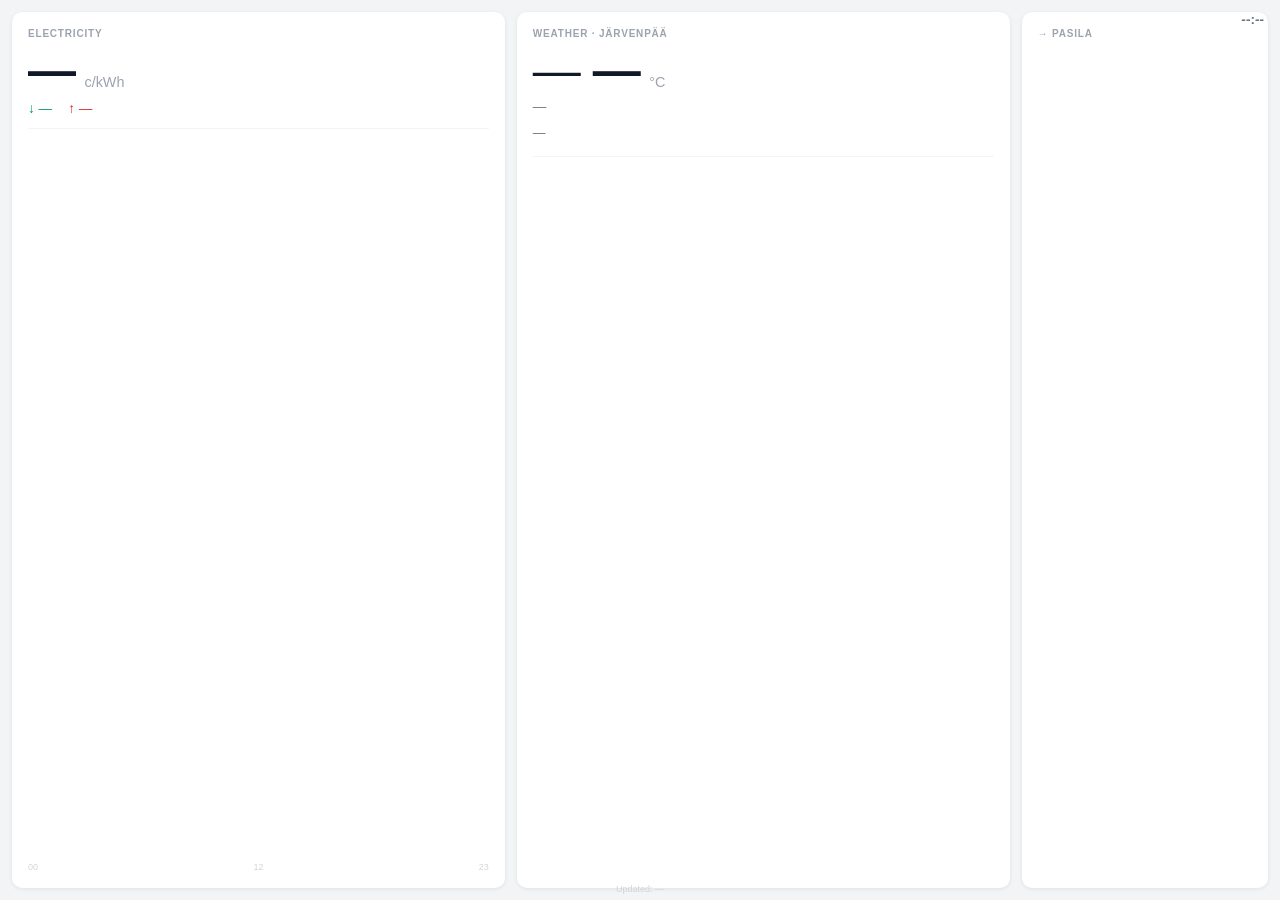
==== index.html @ 79bb4216 "feat: project skeleton with 3-column layout" ====
<!DOCTYPE html>
<html lang="fi">
<head>
  <meta charset="UTF-8">
  <meta name="viewport" content="width=device-width, initial-scale=1.0">
  <title>Home Dashboard</title>
  <link rel="stylesheet" href="style.css">
</head>
<body>

<div id="clock">--:--</div>

<div id="app">

  <!-- Electricity -->
  <div class="panel" id="electricity-panel">
    <div class="panel-label">Electricity</div>
    <div>
      <span class="big-number" id="el-price">&#x2014;</span>
      <span class="unit">c/kWh</span>
    </div>
    <div class="hi-lo">
      <span class="lo">&#x2193; <span id="el-lo">&#x2014;</span></span>
      <span class="hi">&#x2191; <span id="el-hi">&#x2014;</span></span>
    </div>
    <hr class="divider">
    <div id="chart"></div>
    <div class="chart-labels"><span>00</span><span>12</span><span>23</span></div>
  </div>

  <!-- Weather -->
  <div class="panel" id="weather-panel">
    <div class="panel-label">Weather &#xB7; J&#xe4;rvenp&#xe4;&#xe4;</div>
    <div class="weather-current">
      <div class="weather-emoji" id="w-emoji">&#x2014;</div>
      <div>
        <span class="big-number" id="w-temp">&#x2014;</span>
        <span class="unit">&#xB0;C</span>
      </div>
    </div>
    <div id="w-condition" style="font-size:0.85rem; color:#6b7280; margin-top:4px;">&#x2014;</div>
    <div class="weather-details" id="w-details">&#x2014;</div>
    <hr class="divider">
    <div id="w-forecast"></div>
  </div>

  <!-- Trains -->
  <div class="panel" id="trains-panel">
    <div class="panel-label">&#x2192; Pasila</div>
    <div id="trains-list"></div>
  </div>

</div>

<div id="footer">Updated: <span id="last-updated">&#x2014;</span></div>

<script type="module" src="app.js"></script>
</body>
</html>
---- style.css ----
*, *::before, *::after { box-sizing: border-box; margin: 0; padding: 0; }

body {
  font-family: -apple-system, BlinkMacSystemFont, 'Segoe UI', sans-serif;
  background: #f3f4f6;
  color: #111827;
  height: 100vh;
  overflow: hidden;
}

#app {
  display: grid;
  grid-template-columns: 40fr 40fr 20fr;
  gap: 12px;
  padding: 12px;
  height: 100vh;
}

.panel {
  background: #ffffff;
  border-radius: 10px;
  box-shadow: 0 1px 4px rgba(0, 0, 0, 0.08);
  padding: 16px;
  display: flex;
  flex-direction: column;
  overflow: hidden;
}

.panel-label {
  font-size: 10px;
  font-weight: 600;
  color: #9ca3af;
  text-transform: uppercase;
  letter-spacing: 0.08em;
  margin-bottom: 8px;
}

.big-number {
  font-size: 3rem;
  font-weight: 700;
  line-height: 1;
  color: #111827;
}

.unit {
  font-size: 0.9rem;
  color: #9ca3af;
  margin-left: 4px;
}

.hi-lo {
  display: flex;
  gap: 16px;
  margin-top: 6px;
  font-size: 0.85rem;
}

.hi { color: #dc2626; }
.lo { color: #059669; }

.divider {
  border: none;
  border-top: 1px solid #f3f4f6;
  margin: 12px 0;
}

.dash { color: #9ca3af; }

/* Chart */
#chart {
  display: flex;
  align-items: flex-end;
  gap: 2px;
  flex: 1;
  min-height: 0;
}

.bar {
  flex: 1;
  border-radius: 2px 2px 0 0;
  min-height: 2px;
}

.bar.current {
  outline: 2px solid #1d4ed8;
  outline-offset: 1px;
}

.bar.price-low  { background: #bfdbfe; }
.bar.price-mid  { background: #93c5fd; }
.bar.price-high { background: #f87171; }

.chart-labels {
  display: flex;
  justify-content: space-between;
  font-size: 9px;
  color: #d1d5db;
  margin-top: 2px;
}

/* Weather */
.weather-current {
  display: flex;
  align-items: center;
  gap: 12px;
}

.weather-emoji {
  font-size: 3rem;
  line-height: 1;
}

.weather-details {
  font-size: 0.8rem;
  color: #6b7280;
  line-height: 1.7;
  margin-top: 8px;
}

.forecast-row {
  display: flex;
  justify-content: space-between;
  align-items: center;
  font-size: 0.82rem;
  padding: 4px 0;
}

.forecast-day  { color: #6b7280; }
.forecast-temp { font-weight: 600; }

/* Trains */
.train-row {
  display: flex;
  flex-direction: column;
  padding: 10px 0;
  border-bottom: 1px solid #f3f4f6;
}

.train-row:last-child { border-bottom: none; }

.train-time {
  font-size: 1.4rem;
  font-weight: 700;
  line-height: 1;
}

.train-status {
  font-size: 0.75rem;
  margin-top: 3px;
}

.status-ok    { color: #059669; }
.status-delay { color: #d97706; }
.status-late  { color: #dc2626; }

/* Footer + clock */
#footer {
  position: fixed;
  bottom: 6px;
  left: 0;
  right: 0;
  text-align: center;
  font-size: 9px;
  color: #d1d5db;
}

#clock {
  position: fixed;
  top: 12px;
  right: 16px;
  font-size: 0.85rem;
  font-weight: 600;
  color: #6b7280;
}
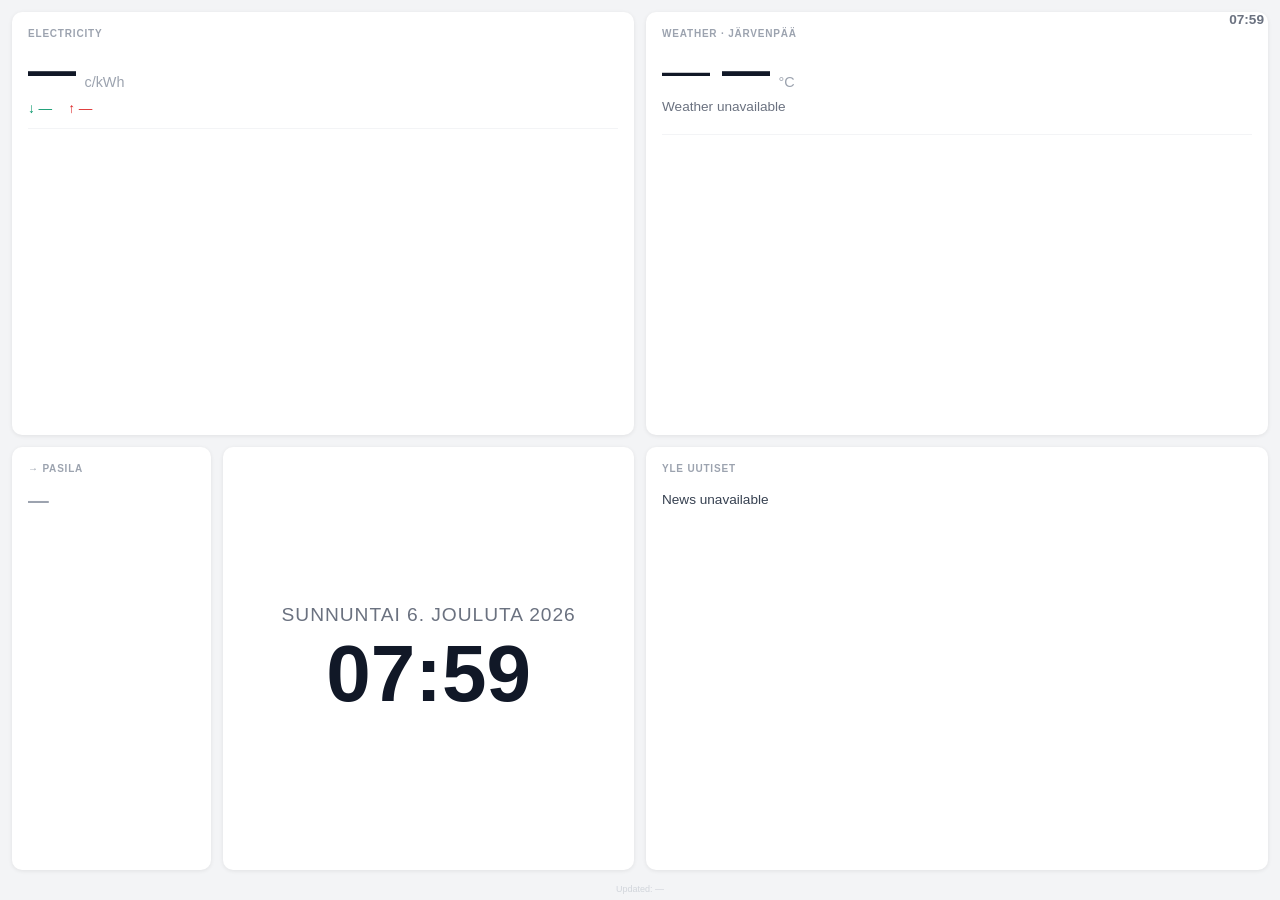
==== commit 6e333615: "Add news and time, reshape the design" ====
--- a/index.html
+++ b/index.html
@@ -14,7 +14,7 @@
 
   <!-- Electricity -->
   <div class="panel" id="electricity-panel">
-    <div class="panel-label">Electricity</div>
+    <div class="panel-label">Electricity <span id="el-date"></span></div>
     <div>
       <span class="big-number" id="el-price">&#x2014;</span>
       <span class="unit">c/kWh</span>
@@ -24,8 +24,25 @@
       <span class="hi">&#x2191; <span id="el-hi">&#x2014;</span></span>
     </div>
     <hr class="divider">
-    <div id="chart"></div>
-    <div class="chart-labels"><span>00</span><span>12</span><span>23</span></div>
+    <div class="chart-container">
+      <div class="y-axis">
+        <span id="y-1"></span>
+        <span id="y-2"></span>
+        <span id="y-3"></span>
+        <span id="y-4"></span>
+        <span id="y-5"></span>
+      </div>
+      <div class="chart-wrapper">
+        <div id="chart"></div>
+        <div class="x-axis">
+          <span id="x-1"></span>
+          <span id="x-2"></span>
+          <span id="x-3"></span>
+          <span id="x-4"></span>
+          <span id="x-5"></span>
+        </div>
+      </div>
+    </div>
   </div>
 
   <!-- Weather -->
@@ -50,10 +67,24 @@
     <div id="trains-list"></div>
   </div>
 
+  <!-- Date/Time -->
+  <div class="panel" id="datetime-panel">
+    <div id="current-date">&#x2014;</div>
+    <div id="current-time">&#x2014;</div>
+  </div>
+
+  <!-- News -->
+  <div class="panel" id="news-panel">
+    <div class="panel-label">Yle Uutiset</div>
+    <div id="news-list">
+      <div class="news-item">Loading news...</div>
+    </div>
+  </div>
+
 </div>
 
 <div id="footer">Updated: <span id="last-updated">&#x2014;</span></div>
 
-<script type="module" src="app.js"></script>
+<script src="app-compat.js?v=10"></script>
 </body>
 </html>
--- a/style.css
+++ b/style.css
@@ -10,10 +10,49 @@
 
 #app {
   display: grid;
-  grid-template-columns: 40fr 40fr 20fr;
+  grid-template-columns: 1fr 1fr 1fr 1fr 1fr 1fr;
+  grid-template-rows: 1fr 1fr;
   gap: 12px;
   padding: 12px;
+  padding-bottom: 30px;
   height: 100vh;
+}
+
+/* Top row - electricity takes 3 cols, weather takes 3 cols */
+#electricity-panel {
+  grid-column: 1 / 4;
+  grid-row: 1;
+}
+
+#weather-panel {
+  grid-column: 4 / 7;
+  grid-row: 1;
+}
+
+/* Bottom row - trains (1/6), datetime (2/6), news (3/6) */
+#trains-panel {
+  grid-column: 1;
+  grid-row: 2;
+  display: flex;
+  flex-direction: column;
+}
+
+#datetime-panel {
+  grid-column: 2 / 4;
+  grid-row: 2;
+  display: flex;
+  flex-direction: column;
+  justify-content: center;
+  align-items: center;
+  text-align: center;
+}
+
+#news-panel {
+  grid-column: 4 / 7;
+  grid-row: 2;
+  display: flex;
+  flex-direction: column;
+  overflow: hidden;
 }
 
 .panel {
@@ -66,7 +105,32 @@
 
 .dash { color: #9ca3af; }
 
-/* Chart */
+/* Chart with Axes */
+.chart-container {
+  display: flex;
+  flex: 1;
+  min-height: 0;
+  gap: 8px;
+}
+
+.y-axis {
+  display: flex;
+  flex-direction: column;
+  justify-content: space-between;
+  align-items: flex-end;
+  font-size: 10px;
+  color: #9ca3af;
+  padding: 4px 0;
+  min-width: 28px;
+}
+
+.chart-wrapper {
+  flex: 1;
+  display: flex;
+  flex-direction: column;
+  min-height: 0;
+}
+
 #chart {
   display: flex;
   align-items: flex-end;
@@ -90,12 +154,13 @@
 .bar.price-mid  { background: #93c5fd; }
 .bar.price-high { background: #f87171; }
 
-.chart-labels {
+.x-axis {
   display: flex;
   justify-content: space-between;
-  font-size: 9px;
-  color: #d1d5db;
-  margin-top: 2px;
+  font-size: 10px;
+  color: #9ca3af;
+  margin-top: 4px;
+  padding: 0 2px;
 }
 
 /* Weather */
@@ -128,32 +193,87 @@
 .forecast-day  { color: #6b7280; }
 .forecast-temp { font-weight: 600; }
 
+/* Date/Time Panel */
+#datetime-panel #current-date {
+  font-size: 1.2rem;
+  color: #6b7280;
+  text-transform: uppercase;
+  letter-spacing: 0.05em;
+  margin-bottom: 8px;
+}
+
+#datetime-panel #current-time {
+  font-size: 5rem;
+  font-weight: 700;
+  color: #111827;
+  line-height: 1;
+  font-variant-numeric: tabular-nums;
+}
+
 /* Trains */
 .train-row {
   display: flex;
   flex-direction: column;
-  padding: 10px 0;
+  padding: 8px 0;
   border-bottom: 1px solid #f3f4f6;
 }
 
 .train-row:last-child { border-bottom: none; }
 
 .train-time {
-  font-size: 1.4rem;
+  font-size: 1.3rem;
   font-weight: 700;
   line-height: 1;
 }
 
 .train-status {
   font-size: 0.75rem;
-  margin-top: 3px;
+  margin-top: 2px;
 }
 
 .status-ok    { color: #059669; }
 .status-delay { color: #d97706; }
 .status-late  { color: #dc2626; }
 
-/* Footer + clock */
+/* News Panel */
+#news-list {
+  flex: 1;
+  overflow-y: auto;
+  padding-right: 4px;
+}
+
+.news-item {
+  padding: 8px 0;
+  border-bottom: 1px solid #f3f4f6;
+  font-size: 0.85rem;
+  line-height: 1.4;
+  color: #374151;
+}
+
+.news-item:last-child {
+  border-bottom: none;
+}
+
+.news-item:hover {
+  color: #00b4c4;
+}
+
+/* Scrollbar styling for news list */
+#news-list::-webkit-scrollbar {
+  width: 4px;
+}
+
+#news-list::-webkit-scrollbar-track {
+  background: #f3f4f6;
+  border-radius: 2px;
+}
+
+#news-list::-webkit-scrollbar-thumb {
+  background: #d1d5db;
+  border-radius: 2px;
+}
+
+/* Footer */
 #footer {
   position: fixed;
   bottom: 6px;
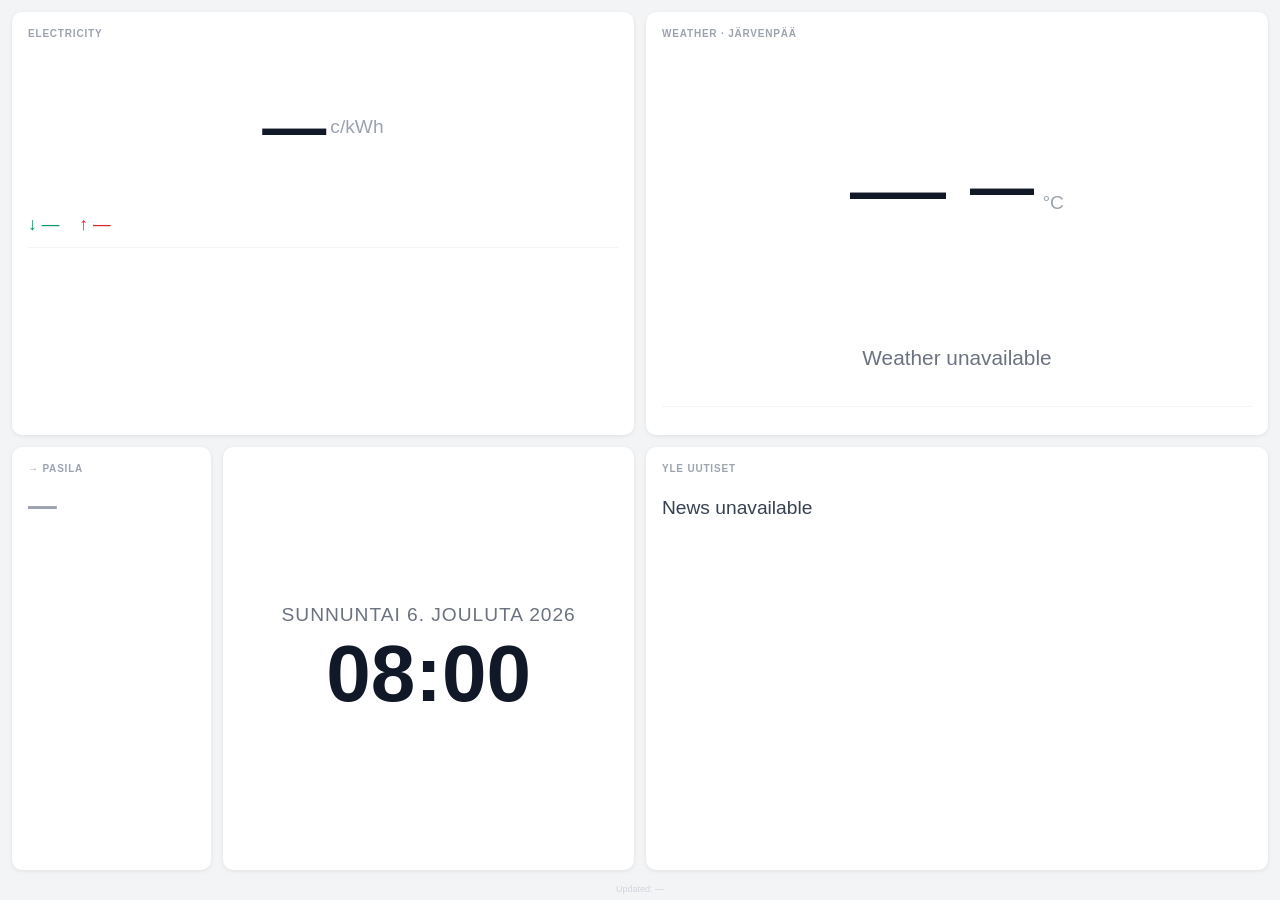
==== commit 1e5e207d: "Increase fonts, better spacing" ====
--- a/index.html
+++ b/index.html
@@ -7,8 +7,6 @@
   <link rel="stylesheet" href="style.css">
 </head>
 <body>
-
-<div id="clock">--:--</div>
 
 <div id="app">
 
@@ -85,6 +83,6 @@
 
 <div id="footer">Updated: <span id="last-updated">&#x2014;</span></div>
 
-<script src="app-compat.js?v=10"></script>
+<script src="app-compat.js?v=20"></script>
 </body>
 </html>
--- a/style.css
+++ b/style.css
@@ -22,6 +22,15 @@
 #electricity-panel {
   grid-column: 1 / 4;
   grid-row: 1;
+  display: flex;
+  flex-direction: column;
+}
+
+#electricity-panel > div:nth-child(2) {
+  display: flex;
+  align-items: center;
+  justify-content: center;
+  flex: 1;
 }
 
 #weather-panel {
@@ -75,23 +84,23 @@
 }
 
 .big-number {
-  font-size: 3rem;
+  font-size: 4rem;
   font-weight: 700;
   line-height: 1;
   color: #111827;
 }
 
 .unit {
-  font-size: 0.9rem;
+  font-size: 1.2rem;
   color: #9ca3af;
   margin-left: 4px;
 }
 
 .hi-lo {
   display: flex;
-  gap: 16px;
-  margin-top: 6px;
-  font-size: 0.85rem;
+  gap: 20px;
+  margin-top: 8px;
+  font-size: 1.1rem;
 }
 
 .hi { color: #dc2626; }
@@ -164,30 +173,48 @@
 }
 
 /* Weather */
+#weather-panel {
+  display: flex;
+  flex-direction: column;
+}
+
 .weather-current {
   display: flex;
   align-items: center;
-  gap: 12px;
+  justify-content: center;
+  gap: 24px;
+  flex: 1;
 }
 
 .weather-emoji {
-  font-size: 3rem;
+  font-size: 6rem;
   line-height: 1;
 }
 
+#weather-panel .big-number {
+  font-size: 4rem;
+}
+
+#w-condition {
+  text-align: center;
+  font-size: 1.3rem !important;
+  margin-top: 20px !important;
+  margin-bottom: 8px;
+}
+
 .weather-details {
-  font-size: 0.8rem;
+  font-size: 1.3rem;
   color: #6b7280;
   line-height: 1.7;
-  margin-top: 8px;
+  margin-top: 16px;
 }
 
 .forecast-row {
   display: flex;
   justify-content: space-between;
   align-items: center;
-  font-size: 0.82rem;
-  padding: 4px 0;
+  font-size: 1.3rem;
+  padding: 10px 0;
 }
 
 .forecast-day  { color: #6b7280; }
@@ -214,21 +241,21 @@
 .train-row {
   display: flex;
   flex-direction: column;
-  padding: 8px 0;
+  padding: 10px 0;
   border-bottom: 1px solid #f3f4f6;
 }
 
 .train-row:last-child { border-bottom: none; }
 
 .train-time {
-  font-size: 1.3rem;
+  font-size: 1.8rem;
   font-weight: 700;
   line-height: 1;
 }
 
 .train-status {
-  font-size: 0.75rem;
-  margin-top: 2px;
+  font-size: 0.9rem;
+  margin-top: 4px;
 }
 
 .status-ok    { color: #059669; }
@@ -243,10 +270,10 @@
 }
 
 .news-item {
-  padding: 8px 0;
+  padding: 12px 0;
   border-bottom: 1px solid #f3f4f6;
-  font-size: 0.85rem;
-  line-height: 1.4;
+  font-size: 1.2rem;
+  line-height: 1.5;
   color: #374151;
 }
 
@@ -284,11 +311,4 @@
   color: #d1d5db;
 }
 
-#clock {
-  position: fixed;
-  top: 12px;
-  right: 16px;
-  font-size: 0.85rem;
-  font-weight: 600;
-  color: #6b7280;
-}
+/* Clock removed - time now in datetime panel */
